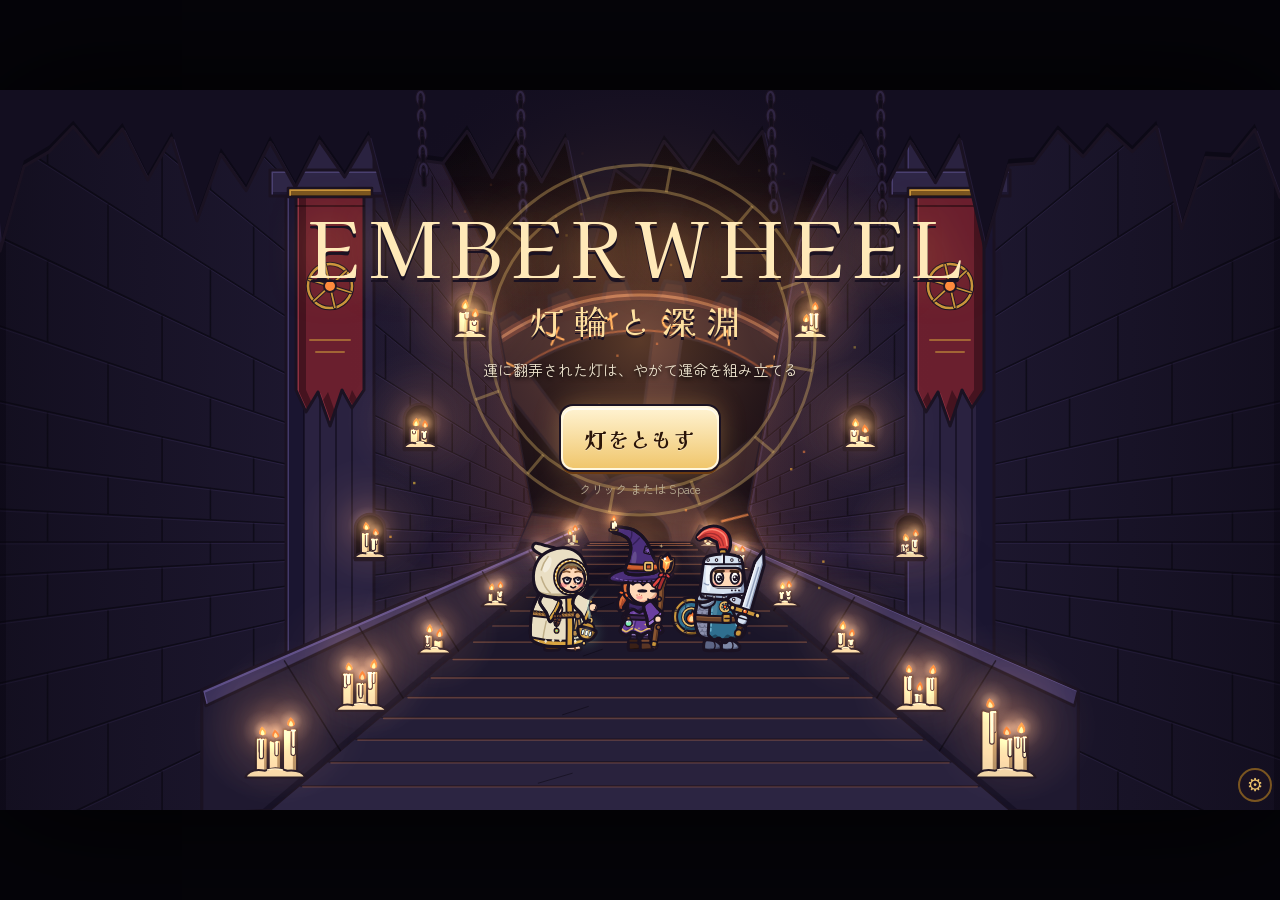
==== index.html @ 89b29f16 "Initial commit: EMBERWHEEL vertical slice Co-Authored-By: Claude Opus 5.5 <noreply@anthropic.com>" ====
<!DOCTYPE html>
<html lang="ja">
<head>
  <meta charset="utf-8">
  <meta name="viewport" content="width=device-width, initial-scale=1">
  <title>EMBERWHEEL ― 灯輪と深淵</title>
  <link rel="preconnect" href="https://fonts.googleapis.com">
  <link rel="preconnect" href="https://fonts.gstatic.com" crossorigin>
  <link href="https://fonts.googleapis.com/css2?family=Kaisei+Decol:wght@700&family=Zen+Maru+Gothic:wght@500;700;900&display=swap" rel="stylesheet">
  <link rel="stylesheet" href="css/style.css">
</head>
<body>
  <div id="stage">
    <canvas id="game"></canvas>
    <div id="ui"></div>
  </div>

  <!-- core (pure logic) -->
  <script src="js/core/util.js"></script>
  <script src="js/core/data.js"></script>
  <script src="js/core/meta.js"></script>
  <script src="js/core/engine.js"></script>
  <!-- art -->
  <script src="js/art/art_core.js"></script>
  <script src="js/art/heroes.js"></script>
  <script src="js/art/enemies_a.js"></script>
  <script src="js/art/enemies_b.js"></script>
  <script src="js/art/symbols.js"></script>
  <script src="js/art/device.js"></script>
  <script src="js/art/props.js"></script>
  <script src="js/art/backgrounds.js"></script>
  <!-- audio -->
  <script src="js/audio/audio.js"></script>
  <!-- game -->
  <script src="js/game/fx.js"></script>
  <script src="js/game/scene.js"></script>
  <script src="js/game/reels.js"></script>
  <script src="js/game/ui.js"></script>
  <script src="js/game/director.js"></script>
  <script src="js/game/screens.js"></script>
  <script src="js/game/main.js"></script>
</body>
</html>
---- css/style.css ----
/* EMBERWHEEL — UI styles. "Black stone slabs with brass rims, lit by candlelight; a toy paper theater." */
:root {
  --ink: #1a1222;
  --void: #0d0b16;
  --dark1: #17142a;
  --dark2: #231f3d;
  --stone: #3a3460;
  --candle: #ffe1a0;
  --candle-mid: #ffc15e;
  --candle-deep: #ff8a3d;
  --brass: #c9953b;
  --brass-light: #e8bf6a;
  --brass-dark: #7a5520;
  --bone: #efe5cf;
  --bone-dim: #b9ad95;
  --blood: #ff4f5e;
  --heal: #7df0b4;
  --ward: #6fd3ff;
  --flame: #ff8a3d;
  --gold: #ffd257;
  --curse: #c58bff;
  --valor: #ff6a5a;
  --hearth: #4fe0a8;
  --weave: #c58bff;
  --font: "Zen Maru Gothic", "Yu Gothic UI", "Hiragino Maru Gothic ProN", "Meiryo", sans-serif;
  --font-title: "Kaisei Decol", "Yu Mincho", "Hiragino Mincho ProN", serif;
}

* { box-sizing: border-box; }
html, body {
  margin: 0; padding: 0; width: 100%; height: 100%;
  background: #050409; overflow: hidden;
  font-family: var(--font);
  color: var(--bone);
  user-select: none;
}
#stage {
  position: absolute; left: 0; top: 0;
  width: 1280px; height: 720px;
  transform-origin: 0 0;
  overflow: hidden;
  background: var(--void);
  box-shadow: 0 0 120px rgba(0,0,0,0.95);
}
#game { position: absolute; left: 0; top: 0; width: 1280px; height: 720px; display: block; }
#ui { position: absolute; left: 0; top: 0; width: 1280px; height: 720px; pointer-events: none; font-family: var(--font); }
#ui > * { pointer-events: auto; }
#ui .passthru, #ui .passthru * { pointer-events: none; }
kbd {
  display: inline-block; font-family: var(--font); font-size: 11px; line-height: 1; padding: 2px 5px 3px; margin-left: 4px;
  border: 1px solid rgba(232,191,106,0.6); border-bottom-width: 2px; border-radius: 5px; color: var(--candle); vertical-align: 2px;
}
small { font-size: 0.78em; opacity: 0.85; }
.glyph { display: inline-block; vertical-align: middle; }

/* ---------------------------------------------------------------- buttons */
.btn {
  font-family: var(--font); font-weight: 700; font-size: 16px; color: var(--bone);
  background: linear-gradient(#2e2540, #1c1628);
  border: 2px solid var(--brass-dark); border-radius: 12px;
  padding: 9px 16px; cursor: pointer; position: relative;
  box-shadow: inset 0 1px 0 rgba(255,225,160,0.18), 0 3px 0 #0b0812, 0 6px 14px rgba(0,0,0,0.5);
  transition: transform 0.08s, box-shadow 0.08s, border-color 0.15s, filter 0.15s;
}
.btn:hover:not([disabled]) { border-color: var(--brass-light); filter: brightness(1.15); }
.btn:active:not([disabled]) { transform: translateY(2px); box-shadow: inset 0 1px 0 rgba(255,225,160,0.18), 0 1px 0 #0b0812; }
.btn[disabled] { opacity: 0.38; cursor: default; filter: saturate(0.4); }
.btn.primary {
  background: linear-gradient(#ffcf6b, #e08a2c); color: #2a1408; border-color: #fff0c8;
  text-shadow: 0 1px 0 rgba(255,255,255,0.35);
  box-shadow: inset 0 2px 0 rgba(255,255,255,0.5), 0 3px 0 #6b3a10, 0 0 24px rgba(255,170,80,0.35);
}
.btn.primary kbd { color: #4a2a10; border-color: rgba(74,42,16,0.5); }
.btn.primary.resolve { background: linear-gradient(#ffe9a8, #ffb347); animation: pulse 1.4s ease-in-out infinite; }
@keyframes pulse { 50% { box-shadow: inset 0 2px 0 rgba(255,255,255,0.5), 0 3px 0 #6b3a10, 0 0 40px rgba(255,200,100,0.7); } }
.btn.big { font-size: 22px; padding: 14px 22px; font-family: var(--font-title); }
.btn.big small { display: block; font-family: var(--font); font-size: 12px; margin-top: 2px; }
.btn.secondary { border-color: var(--brass); }
.btn.secondary small { margin-left: 6px; color: var(--candle); }
.btn.mini { font-size: 13px; padding: 6px 10px; border-radius: 9px; }
.btn.mini.on, .btn.on { border-color: var(--weave); box-shadow: 0 0 16px rgba(197,139,255,0.6); }
.btn.danger { border-color: #8a2b35; color: #ffb0b8; }
.gear-btn {
  position: absolute; right: 8px; bottom: 8px; width: 34px; height: 34px; border-radius: 50%;
  background: rgba(26,18,34,0.85); color: var(--brass-light); border: 2px solid var(--brass-dark); font-size: 18px; cursor: pointer;
}
.gear-btn:hover { border-color: var(--brass-light); }

/* ---------------------------------------------------------------- panels & plaques */
.panel {
  position: absolute;
  background: linear-gradient(180deg, rgba(32,25,46,0.96), rgba(18,14,27,0.96));
  border: 2px solid var(--brass-dark); border-radius: 14px;
  box-shadow: inset 0 0 0 1px rgba(232,191,106,0.15), 0 8px 24px rgba(0,0,0,0.55);
  padding: 12px 14px;
}
.panel .ph { font-family: var(--font-title); font-size: 18px; color: var(--candle); margin-bottom: 6px; letter-spacing: 0.06em; }
.muted { color: var(--bone-dim); font-size: 13px; }
.plaque {
  position: absolute; display: flex; align-items: center; gap: 8px;
  background: linear-gradient(#2a1f33, #17111f); border: 2px solid var(--brass); border-radius: 10px;
  padding: 4px 12px; box-shadow: 0 4px 10px rgba(0,0,0,0.6), inset 0 1px 0 rgba(255,225,160,0.2);
}

/* ---------------------------------------------------------------- run HUD */
.run-top { position: absolute; left: 0; top: 0; width: 1280px; height: 60px; }
.plaque.floor { left: 36px; top: 8px; }
.plaque.floor .b { font-family: var(--font-title); font-size: 26px; color: var(--candle); line-height: 1; }
.plaque.floor .z { font-size: 13px; color: var(--bone); }
.plaque.embers { right: 40px; top: 8px; }
.plaque.embers .n { font-family: var(--font); font-weight: 900; font-size: 24px; color: var(--gold); min-width: 30px; text-align: right; }
.plaque.embers .lbl { font-size: 11px; color: var(--bone-dim); }
.depth { position: absolute; left: 430px; top: 18px; width: 420px; display: flex; align-items: center; gap: 7px; justify-content: center; }
.depth .bead { width: 12px; height: 12px; border-radius: 50%; background: #2a2236; border: 2px solid #5a4a6a; position: relative; }
.depth .bead.elite { width: 16px; height: 16px; border-color: #a0703a; }
.depth .bead.boss { width: 20px; height: 20px; border-color: #b06aff; background: #1a0f26; }
.depth .bead.done { background: var(--brass); border-color: var(--brass-light); }
.depth .bead.cur { background: var(--candle); border-color: #fff; box-shadow: 0 0 12px var(--candle-mid); }
.depth .bead.best::after { content: '▼'; position: absolute; top: -15px; left: 50%; transform: translateX(-50%); font-size: 9px; color: var(--gold); }
.depth .bead.last::before { content: '前'; position: absolute; top: 15px; left: 50%; transform: translateX(-50%); font-size: 9px; color: var(--bone-dim); }
.depth .depth-lbl { font-size: 11px; color: var(--bone-dim); margin-left: 8px; }
.relics { position: absolute; left: 36px; top: 62px; display: flex; gap: 6px; }
.relic {
  width: 30px; height: 30px; border-radius: 8px; display: flex; align-items: center; justify-content: center;
  font-family: var(--font-title); font-size: 17px; color: var(--candle);
  background: radial-gradient(circle at 40% 35%, #4a3550, #1a1222); border: 2px solid var(--brass); box-shadow: 0 0 10px rgba(255,190,100,0.25);
}

.run-left { left: 14px; top: 456px; width: 322px; height: 254px; overflow: hidden; }
.run-left .tip { font-size: 13px; color: var(--bone); line-height: 1.55; }
.run-left .tip2 { font-size: 13px; color: var(--bone-dim); margin-top: 8px; }
.run-left .cta { margin-top: 14px; font-size: 14px; color: var(--candle); }
.fc-rows { display: flex; flex-direction: column; gap: 3px; }
.fc-row { display: flex; align-items: center; gap: 6px; font-size: 14px; }
.fc-row .fc-n { color: var(--bone-dim); width: 26px; }
.fc-row .fc-v { font-size: 20px; font-weight: 900; min-width: 36px; }
.fc-row.dmg .fc-v { color: #ffe4c4; }
.fc-row.blk .fc-v { color: var(--ward); }
.fc-row.heal .fc-v { color: var(--heal); }
.fc-row.em .fc-v { color: var(--gold); }
.fc-row.self .fc-v { color: #d6a8ff; }
.fc-note { color: var(--bone-dim); font-size: 12px; }
.fc-combo { margin-top: 5px; font-family: var(--font-title); color: var(--gold); font-size: 17px; text-shadow: 0 0 10px rgba(255,200,90,0.7); }
.fc-mult { font-size: 12px; color: var(--candle-mid); }
.fc-out { margin-top: 6px; font-size: 14px; }
.fc-out b { font-size: 17px; }
.fc-out .kill { color: var(--gold); font-size: 18px; text-shadow: 0 0 10px rgba(255,200,90,0.8); }
.fc-out .seal { color: var(--weave); font-weight: 700; }
.fc-in { font-size: 13px; color: var(--bone-dim); margin-top: 2px; }
.fc-in .hurt { color: #ff8a96; }
.fc-in .safe { color: var(--ward); }
.fc-odds { margin-top: 6px; font-size: 13px; color: var(--candle); border-top: 1px dashed rgba(232,191,106,0.3); padding-top: 5px; }
.fc-odds small { color: var(--bone-dim); }
.fc-mode { margin-top: 6px; font-size: 13px; color: var(--weave); font-weight: 700; }

.run-right { position: absolute; left: 1040px; top: 462px; width: 226px; display: flex; flex-direction: column; gap: 10px; }
.run-right .btn.big { width: 100%; }
.run-right .btn.secondary { width: 100%; }
.btn-row { display: flex; gap: 8px; }
.btn-row .btn { flex: 1; }
.help-line { font-size: 12px; color: var(--bone-dim); line-height: 1.5; min-height: 18px; }

.hint-bubble {
  position: absolute; display: none; max-width: 340px; padding: 10px 14px; border-radius: 12px; font-size: 15px; line-height: 1.5;
  background: rgba(255,240,205,0.97); color: #2a1a10; border: 2px solid var(--brass-light); box-shadow: 0 6px 20px rgba(0,0,0,0.6);
  animation: bob 1.4s ease-in-out infinite; z-index: 30;
}
.hint-bubble b { color: #8a3a10; }
.hint-bubble kbd { color: #6b3a10; border-color: rgba(107,58,16,0.5); }
@keyframes bob { 50% { transform: translateY(-4px); } }

.tooltip {
  position: absolute; display: none; z-index: 100; max-width: 300px; pointer-events: none;
  background: rgba(20,15,28,0.97); border: 1px solid var(--brass); border-radius: 10px; padding: 8px 11px;
  font-family: var(--font); font-size: 13px; line-height: 1.5; color: var(--bone); box-shadow: 0 6px 18px rgba(0,0,0,0.6);
}
.tooltip b { color: var(--candle); }
.symname { font-weight: 900; }

/* ---------------------------------------------------------------- modals */
.modal-layer { position: absolute; left: 0; top: 0; width: 1280px; height: 720px; display: none; pointer-events: none !important; }
.modal-layer.show { display: block; }
.modal-layer.show > * { pointer-events: auto; }
.crossroads {
  position: absolute; left: 60px; top: 56px; width: 1160px; height: 384px; display: flex; gap: 18px; padding: 14px 18px;
  background: rgba(14,10,22,0.93); border: 2px solid var(--brass); border-radius: 18px; box-shadow: 0 10px 40px rgba(0,0,0,0.7);
  animation: dropin 0.28s cubic-bezier(.2,1.3,.4,1);
}
@keyframes dropin { from { transform: translateY(-30px); opacity: 0; } to { transform: none; opacity: 1; } }
.cr-title { position: absolute; top: -18px; left: 50%; transform: translateX(-50%); background: #1c1428; border: 2px solid var(--brass); border-radius: 10px; padding: 4px 18px; font-family: var(--font-title); font-size: 18px; color: var(--candle); white-space: nowrap; }
.cr-sub { font-size: 14px; color: var(--bone-dim); margin: 6px 0 8px; min-height: 18px; }
.cr-cards { flex: 1; display: flex; flex-direction: column; }
.cr-cards.nudge { animation: shakex 0.35s; }
@keyframes shakex { 25% { transform: translateX(-8px); } 75% { transform: translateX(8px); } }
.cr-row { display: flex; gap: 12px; }
.card {
  width: 214px; height: 270px; border-radius: 14px; padding: 10px 12px; cursor: pointer; position: relative;
  background: linear-gradient(180deg, #2b2238, #1a1424); border: 2px solid #5a4632;
  display: flex; flex-direction: column; align-items: center; gap: 6px; transition: transform 0.12s, border-color 0.12s, box-shadow 0.12s;
}
.card:hover { transform: translateY(-4px); border-color: var(--brass-light); }
.card.picked { border-color: var(--gold); box-shadow: 0 0 0 2px var(--gold), 0 0 26px rgba(255,200,90,0.55); transform: translateY(-6px); }
.card.relic-card { background: linear-gradient(180deg, #33243c, #1e1426); }
.card-tag { align-self: flex-start; font-size: 12px; color: #1a1222; background: var(--brass-light); border-radius: 6px; padding: 1px 8px; font-weight: 700; }
.relic-card .card-tag { background: var(--weave); }
.card-art { height: 70px; display: flex; align-items: center; justify-content: center; gap: 4px; }
.card-art .arrow { font-size: 22px; color: var(--candle); }
.card-art.remove { position: relative; }
.card-art.remove::after { content: ''; position: absolute; width: 64px; height: 4px; background: #ff6a6a; transform: rotate(-30deg); border-radius: 2px; box-shadow: 0 0 6px #ff6a6a; }
.relic-glyph { font-family: var(--font-title); font-size: 46px; color: var(--candle); text-shadow: 0 0 18px rgba(255,190,100,0.7); }
.card-title { font-size: 15px; font-weight: 700; text-align: center; line-height: 1.35; }
.card-body { font-size: 13px; color: var(--bone-dim); text-align: center; line-height: 1.4; }
.card-odds { margin-top: auto; font-size: 12px; color: var(--bone-dim); text-align: center; line-height: 1.6; border-top: 1px dashed rgba(232,191,106,0.25); padding-top: 4px; width: 100%; }
.card-odds b { color: var(--candle); }
.cr-skip { margin-top: 8px; font-size: 12px; color: var(--bone-dim); cursor: pointer; align-self: flex-start; padding: 3px 8px; border-radius: 6px; border: 1px dashed transparent; }
.cr-skip:hover, .cr-skip.on { border-color: var(--bone-dim); color: var(--bone); }
.cr-doors { width: 430px; display: flex; flex-direction: column; opacity: 0.55; transition: opacity 0.2s; }
.cr-doors.ready { opacity: 1; }
.door-row { display: flex; gap: 10px; justify-content: center; }
.door { width: 132px; display: flex; flex-direction: column; align-items: center; cursor: pointer; padding-top: 4px; border-radius: 12px; transition: transform 0.12s; }
.door:hover { transform: translateY(-4px); }
.cr-doors.ready .door:hover { background: rgba(255,200,120,0.06); }
.door-name { font-family: var(--font-title); font-size: 17px; color: var(--candle); margin-top: 2px; }
.door-sub { font-size: 12px; color: var(--bone-dim); }

.event-box {
  position: absolute; left: 340px; top: 70px; width: 600px; padding: 22px 26px; text-align: center;
  background: rgba(14,10,22,0.95); border: 2px solid var(--brass); border-radius: 18px; box-shadow: 0 10px 40px rgba(0,0,0,0.7);
  animation: dropin 0.28s cubic-bezier(.2,1.3,.4,1);
}
.event-glyph { font-family: var(--font-title); font-size: 52px; color: var(--candle); text-shadow: 0 0 22px rgba(255,180,90,0.8); line-height: 1; }
.event-name { font-family: var(--font-title); font-size: 26px; margin: 6px 0; color: var(--candle); }
.event-text { font-size: 15px; color: var(--bone); margin-bottom: 14px; }
.event-opts { display: flex; flex-direction: column; gap: 8px; }
.btn.event-opt { text-align: left; font-size: 16px; }
.btn.event-opt small { display: block; font-weight: 500; color: var(--bone-dim); margin-top: 2px; }

.chisel-box {
  position: absolute; left: 160px; top: 56px; width: 960px; padding: 22px 20px 14px; text-align: center;
  background: rgba(14,10,22,0.96); border: 2px solid var(--brass); border-radius: 18px; box-shadow: 0 10px 40px rgba(0,0,0,0.7);
}
.chisel-cols { display: flex; gap: 18px; justify-content: center; margin: 8px 0 12px; }
.chisel-col { width: 290px; }
.chisel-head { font-family: var(--font-title); color: var(--candle); font-size: 17px; margin-bottom: 6px; }
.chisel-head small { margin-left: 8px; color: var(--bone-dim); font-family: var(--font); }
.chisel-grid { display: flex; flex-wrap: wrap; gap: 5px; justify-content: center; }
.chisel-cell { width: 50px; height: 50px; border-radius: 10px; background: #e8dcc0; display: flex; align-items: center; justify-content: center; cursor: pointer; border: 2px solid #5a4632; transition: transform 0.1s; }
.chisel-cell:hover { transform: scale(1.08); border-color: #ff6a6a; box-shadow: 0 0 12px rgba(255,100,100,0.6); }
.chisel-cell.off { opacity: 0.4; cursor: not-allowed; }

/* ---------------------------------------------------------------- end of run (printed on the curtain) */
.modal-layer.end { background: transparent; }
.end-box {
  position: absolute; left: 240px; top: 40px; width: 800px; text-align: center; animation: fadein 0.6s;
}
@keyframes fadein { from { opacity: 0; transform: translateY(10px); } to { opacity: 1; transform: none; } }
.end-title { font-family: var(--font-title); font-size: 46px; color: var(--candle); text-shadow: 0 3px 0 #1a1222, 0 0 30px rgba(255,170,80,0.4); }
.end-title.win { color: #fff1c0; }
.end-sub { font-size: 16px; color: var(--bone); margin-top: 4px; }
.killer { margin: 12px auto 0; width: 520px; }
.k-name { font-family: var(--font-title); font-size: 20px; color: var(--bone); }
.k-bar { position: relative; height: 18px; border-radius: 9px; background: #2a1520; border: 2px solid #1a1222; margin-top: 4px; overflow: visible; }
.k-fill { height: 100%; border-radius: 7px; background: linear-gradient(#ff6a78, #c8304a); }
.k-ghost { position: absolute; top: -6px; bottom: -6px; width: 2px; background: var(--gold); box-shadow: 0 0 6px var(--gold); }
.k-left { font-size: 14px; color: var(--bone-dim); margin-top: 4px; }
.k-left b { color: var(--bone); font-size: 17px; }
.k-left .close { color: var(--gold); font-size: 16px; }
.records { display: flex; gap: 8px; justify-content: center; margin-top: 12px; flex-wrap: wrap; }
.chip { font-size: 13px; padding: 3px 10px; border-radius: 999px; border: 1px solid rgba(232,191,106,0.5); color: var(--bone); background: rgba(20,12,24,0.6); }
.chip.new { background: var(--gold); color: #2a1408; font-weight: 900; border-color: #fff0c8; }
.chip.up { border-color: var(--heal); color: var(--heal); }
.end-embers { margin: 14px auto 0; width: 520px; padding: 10px 14px; border-radius: 14px; background: rgba(20,12,24,0.7); border: 1px solid rgba(232,191,106,0.4); }
.em-big { display: flex; align-items: center; justify-content: center; gap: 10px; font-size: 16px; }
.em-big b { font-size: 34px; color: var(--gold); font-weight: 900; min-width: 80px; text-align: left; }
.em-break { display: flex; gap: 10px; justify-content: center; font-size: 12px; color: var(--bone-dim); flex-wrap: wrap; }
.em-total { font-size: 13px; color: var(--bone); margin-top: 4px; }
.em-total b { color: var(--gold); font-size: 16px; }
.whisper { margin: 14px auto 0; width: 600px; padding: 12px 16px; border-radius: 14px; background: rgba(30,18,44,0.85); border: 1px solid var(--weave); box-shadow: 0 0 24px rgba(160,100,255,0.25); }
.w-label { font-size: 12px; color: var(--weave); letter-spacing: 0.2em; }
.w-text { font-size: 17px; margin: 4px 0 10px; color: #f3e8ff; }
.w-text b { color: var(--gold); font-size: 20px; }
.w-node { display: flex; align-items: center; gap: 12px; text-align: left; background: rgba(10,8,16,0.6); border-radius: 10px; padding: 8px 12px; }
.w-node-body { flex: 1; display: flex; flex-direction: column; }
.w-node-body b { font-family: var(--font-title); color: var(--candle); font-size: 18px; }
.w-node-body span { font-size: 13px; color: var(--bone); }
.w-cost { font-weight: 900; color: var(--bone-dim); text-align: right; }
.w-cost.ok { color: var(--gold); }
.w-cost small { display: block; font-weight: 500; }
.end-btns { display: flex; gap: 12px; justify-content: center; align-items: center; margin-top: 16px; }

/* ---------------------------------------------------------------- camp */
.camp-top { position: absolute; left: 0; top: 0; width: 1280px; height: 70px; }
.plaque.embers-big { left: 24px; top: 14px; padding: 6px 16px; }
.plaque.embers-big .n { font-weight: 900; font-size: 32px; color: var(--gold); }
.plaque.embers-big .lbl { font-size: 12px; color: var(--bone-dim); }
.camp-title { position: absolute; left: 250px; top: 20px; text-align: left; font-family: var(--font-title); font-size: 26px; color: var(--candle); text-shadow: 0 2px 0 #1a1222; pointer-events: none; }
.camp-title small { font-family: var(--font); font-size: 13px; color: var(--bone-dim); margin-left: 8px; }
.camp-left { left: 18px; top: 92px; width: 210px; }
.rec { display: flex; justify-content: space-between; font-size: 14px; padding: 3px 0; border-bottom: 1px dashed rgba(232,191,106,0.15); }
.rec span { color: var(--bone-dim); }
.goal { margin-top: 12px; font-size: 13px; line-height: 1.6; color: var(--bone); }
.goal .em { color: var(--gold); font-size: 17px; }
.camp-right { right: 18px; top: 92px; width: 300px; min-height: 230px; }
.node-head { display: flex; gap: 12px; align-items: center; margin-bottom: 8px; }
.node-glyph { width: 52px; height: 52px; border-radius: 50%; border: 3px solid var(--gold); display: flex; align-items: center; justify-content: center; font-family: var(--font-title); font-size: 28px; background: #1a1222; flex-shrink: 0; }
.node-glyph.sm { width: 42px; height: 42px; font-size: 22px; color: var(--candle); border-color: var(--brass-light); }
.node-name { font-family: var(--font-title); font-size: 22px; color: var(--candle); }
.node-tag { font-size: 12px; font-weight: 700; }
.node-desc { font-size: 14px; line-height: 1.65; color: var(--bone); }
.node-next { margin-top: 8px; font-size: 13px; color: var(--heal); line-height: 1.5; }
.node-cost { display: flex; justify-content: space-between; align-items: center; margin: 12px 0 10px; font-size: 13px; color: var(--bone-dim); }
.node-cost b { font-size: 24px; }
.node-cost b.ok { color: var(--gold); }
.node-cost b.ng { color: #a08a9a; }
.camp-right .btn.primary { width: 100%; font-size: 18px; }
.owned { margin-top: 10px; color: var(--gold); font-weight: 700; }
.camp-descend { position: absolute; right: 18px; bottom: 54px; width: 300px; display: flex; flex-direction: column; gap: 8px; }
.camp-descend .btn { width: 100%; }

/* ---------------------------------------------------------------- title */
.title-box { position: absolute; left: 0; right: 0; top: 100px; text-align: center; pointer-events: auto; }
.title-en { font-family: var(--font-title); font-size: 76px; letter-spacing: 0.12em; color: #ffe9b8; text-shadow: 0 4px 0 #1a1222, 0 0 40px rgba(255,170,80,0.6); }
.title-jp { font-family: var(--font-title); font-size: 34px; color: var(--candle); margin-top: -4px; text-shadow: 0 3px 0 #1a1222; letter-spacing: 0.3em; }
.title-sub { font-size: 15px; color: var(--bone); margin: 14px 0 26px; text-shadow: 0 2px 4px #000; }
.title-hint { font-size: 12px; color: var(--bone-dim); margin-top: 10px; }

/* ---------------------------------------------------------------- settings */
.settings { position: absolute; inset: 0; background: rgba(5,3,10,0.6); z-index: 200; display: flex; align-items: center; justify-content: center; }
.settings-box { width: 380px; padding: 18px 22px; background: #1a1424; border: 2px solid var(--brass); border-radius: 16px; display: flex; flex-direction: column; gap: 10px; }
.set-row { display: flex; align-items: center; justify-content: space-between; gap: 10px; font-size: 14px; }
.set-row input[type=range] { width: 180px; accent-color: var(--brass-light); }
.speed-btns { display: flex; gap: 6px; }
.set-note { font-size: 12px; color: var(--bone-dim); }
.win-grid { display: flex; gap: 10px; justify-content: center; margin: 16px auto 0; }
.win-cell { width: 140px; padding: 8px 6px; border-radius: 12px; background: rgba(20,12,24,0.7); border: 1px solid rgba(232,191,106,0.45); display: flex; flex-direction: column; gap: 2px; }
.win-cell span { font-size: 12px; color: var(--bone-dim); }
.win-cell b { font-size: 22px; color: var(--gold); font-weight: 900; }
.win-note { margin-top: 14px; font-size: 15px; line-height: 1.7; color: var(--bone); }

.plaque.embers.bump { animation: bump 0.25s ease-out; }
@keyframes bump { 40% { transform: scale(1.12); box-shadow: 0 0 24px rgba(255,200,90,0.8), 0 4px 10px rgba(0,0,0,0.6); } }
.wanted { margin-top: 10px; display: flex; align-items: center; gap: 4px; flex-wrap: wrap; font-size: 13px; padding: 6px 8px; border-radius: 10px; background: rgba(255,214,120,0.08); border: 1px solid rgba(232,191,106,0.35); }
.wanted .w-lbl { font-weight: 900; color: var(--gold); margin-right: 4px; }
.wanted.avoid { background: rgba(197,139,255,0.10); border-color: rgba(197,139,255,0.5); }
.wanted.avoid .w-lbl { color: var(--weave); }
.wanted .w-txt { color: var(--bone); }
.goal-bar { position: absolute; right: 40px; top: 58px; display: flex; align-items: center; gap: 6px; font-size: 12px; padding: 3px 10px; border-radius: 8px; background: rgba(20,14,28,0.82); border: 1px solid rgba(232,191,106,0.45); }
.goal-bar .g-lbl { color: var(--bone-dim); }
.goal-bar b { color: var(--candle); }
.goal-bar .g-bar { width: 70px; height: 6px; border-radius: 3px; background: #2a2236; overflow: hidden; display: inline-block; }
.goal-bar .g-bar i { display: block; height: 100%; background: linear-gradient(90deg, var(--brass), var(--gold)); }
.goal-bar .g-num { color: var(--bone); font-weight: 700; }
.goal-bar.ready { border-color: var(--gold); box-shadow: 0 0 14px rgba(255,200,90,0.5); }
.goal-bar.ready .g-num { color: var(--gold); }

/* ================================================================ visual pass 2 (theater plaques) */
.panel {
  background: #211829;
  border: 2px solid #c9953b;
  box-shadow: 0 0 0 2px #1a1222, inset 0 0 0 1px #7a5520, 0 10px 24px rgba(0,0,0,0.55);
}
.btn {
  background: #2a2034;
  border: 2px solid #c9953b;
  box-shadow: 0 0 0 2px #1a1222, inset 0 1px 0 rgba(255,225,160,0.25), inset 0 0 0 1px #7a5520, 0 4px 0 #0b0812;
}
.btn:hover:not([disabled]) { border-color: #ffe1a0; filter: brightness(1.12); }
.btn.primary {
  background: linear-gradient(#fff3d2, #f0c66c);
  color: #2a1408; border-color: #fff7dd;
  box-shadow: 0 0 0 2px #1a1222, inset 0 2px 0 rgba(255,255,255,0.7), 0 4px 0 #6b3a10, 0 0 26px rgba(255,190,100,0.35);
}
.btn.primary.resolve { background: linear-gradient(#fff8e2, #ffd77a); }
.fc-v, .plaque .n, .em-big b, .node-cost b, .win-cell b, .plaque.embers-big .n, .end-title {
  text-shadow: -2px -2px 0 #1a1222, 2px -2px 0 #1a1222, -2px 2px 0 #1a1222, 2px 2px 0 #1a1222, 0 2px 0 #1a1222, 0 -2px 0 #1a1222, 2px 0 0 #1a1222, -2px 0 0 #1a1222;
}
.run-left { top: auto; bottom: 10px; height: auto; min-height: 236px; max-height: 300px; }
.fc-rows { gap: 1px; }
.help-line { font-size: 13px; line-height: 1.55; }
.help-line .odds { color: var(--candle); }
.help-line .odds b { color: var(--gold); font-size: 15px; }
.help-line .mode { color: var(--weave); }
kbd { font-size: 12px; }
.card-odds, .cr-sub small, .w-label, .depth .depth-lbl { font-size: 13px; }
.cr-skip { font-size: 13px; color: var(--bone); border: 1px solid rgba(232,191,106,0.5); background: #2a2034; border-radius: 9px; padding: 5px 12px; }
.cr-skip:hover, .cr-skip.on { border-color: var(--gold); color: var(--candle); }
.modal-layer.show:not(.end) { background: rgba(8,6,14,0.42); }
.depth { top: 54px; left: 440px; width: 400px; padding: 5px 10px; background: rgba(13,11,22,0.82); border: 1px solid rgba(201,149,59,0.7); border-radius: 12px; }
.depth .bead.best::after { font-size: 11px; top: -16px; }
.depth .bead.last::before { font-size: 11px; top: 16px; }
.depth .bead.boss { border-radius: 4px; transform: rotate(45deg); }
.hint-bubble.arrow-down::after { content: ''; position: absolute; left: 50%; bottom: -12px; transform: translateX(-50%); border: 10px solid transparent; border-top-color: var(--brass-light); border-bottom: 0; }
.run-summary { font-size: 13px; line-height: 1.6; }
.run-summary .strip { display: flex; align-items: center; gap: 2px; flex-wrap: wrap; margin: 2px 0; }
.run-summary .strip .rl { color: var(--bone-dim); width: 46px; }
.run-summary .strip .cnt { color: var(--bone); margin-right: 6px; font-weight: 700; }
.strip-picker { position: absolute; top: 300px; padding: 10px 12px 10px; border-radius: 14px; background: rgba(20,14,28,0.97); border: 2px solid var(--brass); box-shadow: 0 0 0 2px #1a1222, 0 10px 30px rgba(0,0,0,0.7); z-index: 40; display: flex; flex-direction: column; align-items: center; gap: 6px; }
.strip-picker .sp-title { font-size: 14px; color: var(--candle); font-weight: 700; }
.strip-picker .sp-title small { color: var(--bone-dim); margin-left: 6px; }
.strip-picker .sp-row { display: flex; gap: 4px; }
.strip-picker .sp-cell { width: 50px; height: 64px; border-radius: 10px; background: #e8dcc0; border: 2px solid #5a4632; display: flex; flex-direction: column; align-items: center; justify-content: center; cursor: pointer; transition: transform 0.1s; }
.strip-picker .sp-cell:hover { transform: translateY(-3px); border-color: var(--gold); box-shadow: 0 0 14px rgba(255,200,90,0.6); }
.strip-picker .sp-cell.cur { border-color: var(--gold); background: #fff2cf; cursor: default; }
.strip-picker .sp-cell.off { opacity: 0.38; cursor: not-allowed; }
.strip-picker .sp-cell.off:hover { transform: none; box-shadow: none; }
.strip-picker .sp-off { font-size: 11px; color: #3a2a1a; font-weight: 700; }
.door-sub.risk { color: #ff9a8a; font-size: 12px; }
.door-sub.risk b { color: var(--gold); }
.door-sub.calm { color: var(--heal); font-size: 12px; }
.chisel-cell.picked { border-color: #ff6a6a; box-shadow: 0 0 0 2px #ff6a6a, 0 0 16px rgba(255,100,100,0.6); transform: scale(1.08); }
.chisel-odds { min-height: 20px; font-size: 13px; color: var(--candle); margin: 2px 0 8px; }
.chisel-odds b { color: var(--gold); }
.chisel-box .btn-row { justify-content: center; gap: 12px; } .chisel-box .btn-row .btn { flex: 0 0 auto; min-width: 160px; }
.event-prop { display: block; margin: -6px auto 0; }
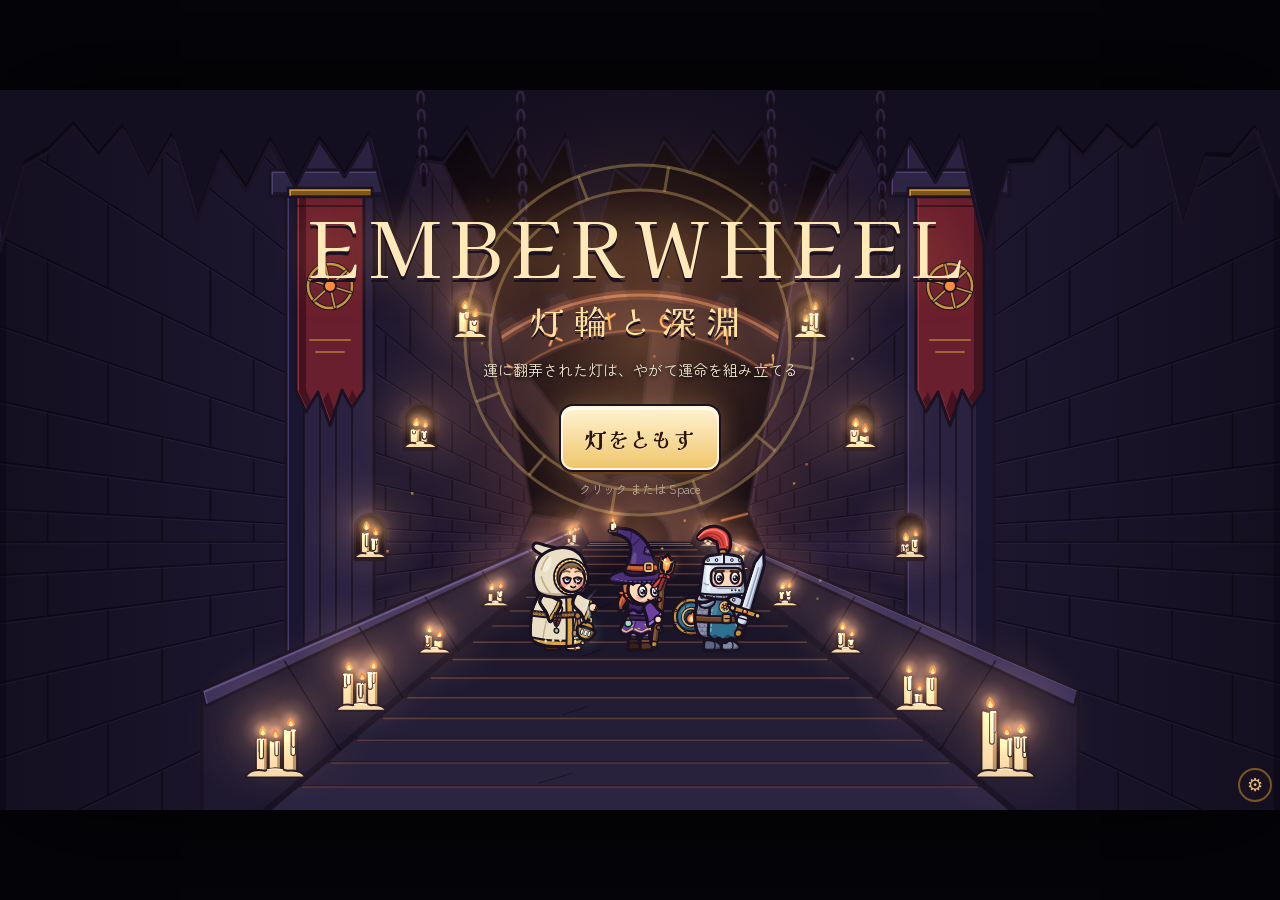
==== commit 25eac1db: "Stage 3a: 灰の底 (B13-B16) after the boss, 重ね殻 / 返し鏡 Expansion planning (docs/EXPANSION_BASELINE.md, EX" ====
--- a/index.html
+++ b/index.html
@@ -25,6 +25,7 @@
   <script src="js/art/heroes.js"></script>
   <script src="js/art/enemies_a.js"></script>
   <script src="js/art/enemies_b.js"></script>
+  <script src="js/art/enemies_c.js"></script>
   <script src="js/art/symbols.js"></script>
   <script src="js/art/device.js"></script>
   <script src="js/art/props.js"></script>
--- a/css/style.css
+++ b/css/style.css
@@ -330,6 +330,9 @@
 .set-row { display: flex; align-items: center; justify-content: space-between; gap: 10px; font-size: 14px; }
 .set-row input[type=range] { width: 180px; accent-color: var(--brass-light); }
 .speed-btns { display: flex; gap: 6px; }
+.set-row.stack { flex-direction: column; align-items: stretch; gap: 6px; }
+.set-row.stack .speed-btns { justify-content: flex-end; }
+.set-row.stack .speed-btns .btn { white-space: nowrap; }
 .set-note { font-size: 12px; color: var(--bone-dim); }
 .win-grid { display: flex; gap: 10px; justify-content: center; margin: 16px auto 0; }
 .win-cell { width: 140px; padding: 8px 6px; border-radius: 12px; background: rgba(20,12,24,0.7); border: 1px solid rgba(232,191,106,0.45); display: flex; flex-direction: column; gap: 2px; }
@@ -412,3 +415,20 @@
 .chisel-odds b { color: var(--gold); }
 .chisel-box .btn-row { justify-content: center; gap: 12px; } .chisel-box .btn-row .btn { flex: 0 0 auto; min-width: 160px; }
 .event-prop { display: block; margin: -6px auto 0; }
+
+/* ================================================================ 灰輪の台本 (script band) / 借り火 (borrowing) */
+.run-right:has(.script-row:not([style*="none"])) { gap: 7px; }
+.btn.mini.script { border-color: #b07a2c; background: #2b2228; }
+.btn.mini.script small { color: var(--candle); }
+.btn.mini.borrow { border-color: #a8414c; background: #2e1a22; color: #ffd4d4; }
+.btn.mini.borrow small { color: #ff9a8a; }
+.btn.mini.borrow.on { border-color: #ff6a5a; box-shadow: 0 0 16px rgba(255,90,70,0.6); }
+.script-row .btn { white-space: nowrap; padding-left: 6px; padding-right: 6px; }
+.fc-in .debt { color: #ff9a8a; }
+.fc-in .lethal { color: #ff5d6b; font-size: 15px; }
+.fc-pause { margin-top: 5px; font-size: 12.5px; color: var(--candle); border-top: 1px dashed rgba(232,191,106,0.3); padding-top: 4px; }
+.fc-in .back { color: var(--ward); }
+.run-right.dense { gap: 6px; }
+.run-right.dense .btn.big { padding: 9px 18px; font-size: 20px; }
+.run-right.dense .btn.secondary { padding-top: 6px; padding-bottom: 6px; }
+.run-right.dense .help-line { font-size: 12px; line-height: 1.4; }
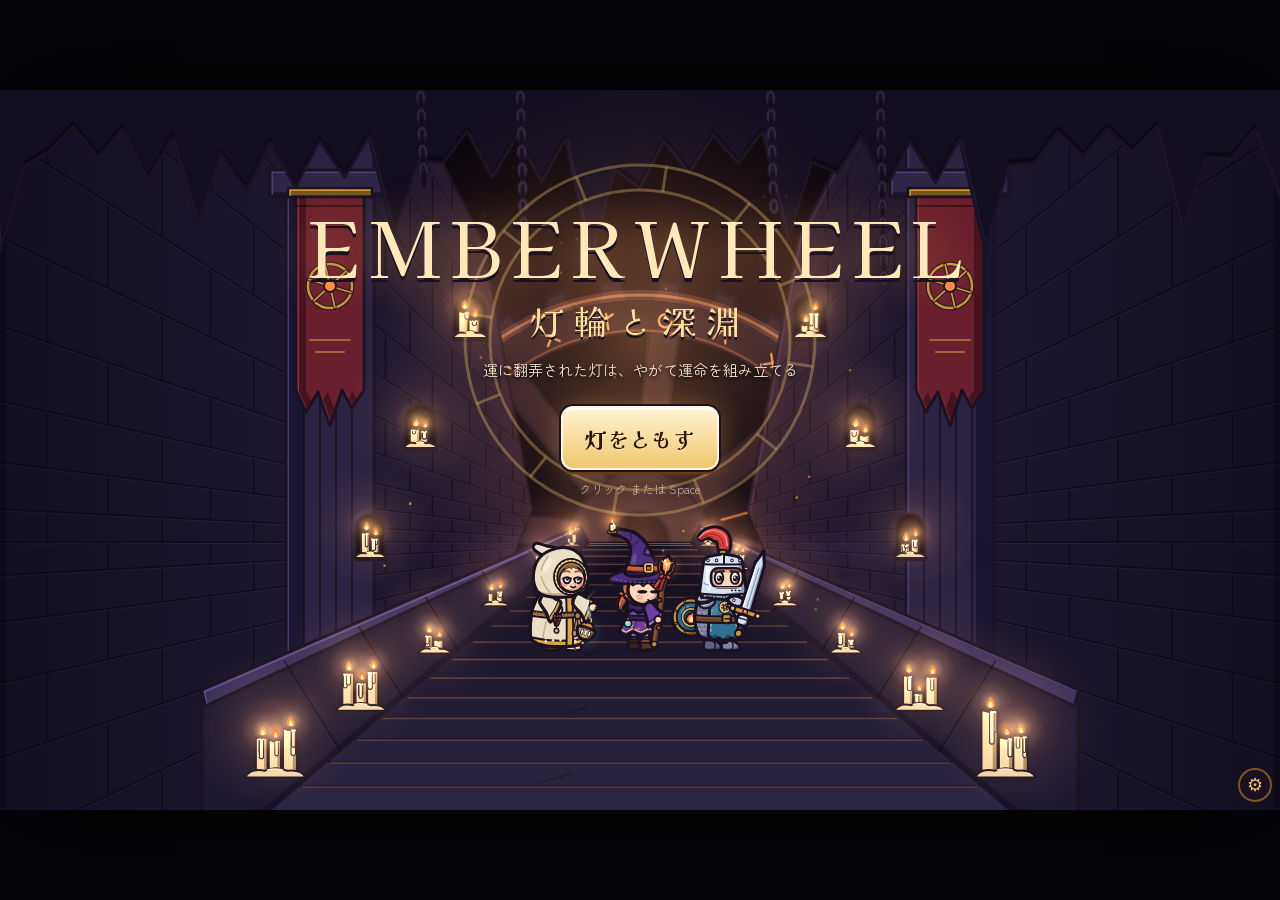
==== commit a5f48c04: "Archive: B17 stage 4b prototype (reel strings, 三本断ち, HP-1 hang) Kept as a record only. The user play" ====
--- a/index.html
+++ b/index.html
@@ -26,6 +26,7 @@
   <script src="js/art/enemies_a.js"></script>
   <script src="js/art/enemies_b.js"></script>
   <script src="js/art/enemies_c.js"></script>
+  <script src="js/art/enemies_d.js"></script>
   <script src="js/art/symbols.js"></script>
   <script src="js/art/device.js"></script>
   <script src="js/art/props.js"></script>
--- a/css/style.css
+++ b/css/style.css
@@ -81,7 +81,7 @@
 .btn.mini.on, .btn.on { border-color: var(--weave); box-shadow: 0 0 16px rgba(197,139,255,0.6); }
 .btn.danger { border-color: #8a2b35; color: #ffb0b8; }
 .gear-btn {
-  position: absolute; right: 8px; bottom: 8px; width: 34px; height: 34px; border-radius: 50%;
+  position: absolute; right: 8px; bottom: 8px; width: 34px; height: 34px; border-radius: 50%; z-index: 25;
   background: rgba(26,18,34,0.85); color: var(--brass-light); border: 2px solid var(--brass-dark); font-size: 18px; cursor: pointer;
 }
 .gear-btn:hover { border-color: var(--brass-light); }
@@ -178,7 +178,8 @@
 .symname { font-weight: 900; }
 
 /* ---------------------------------------------------------------- modals */
-.modal-layer { position: absolute; left: 0; top: 0; width: 1280px; height: 720px; display: none; pointer-events: none !important; }
+/* z-index: modals sit above the run HUD (relic icons, next-灯紋 bar) that is added to #ui after them (QA-002) */
+.modal-layer { position: absolute; left: 0; top: 0; width: 1280px; height: 720px; display: none; pointer-events: none !important; z-index: 20; }
 .modal-layer.show { display: block; }
 .modal-layer.show > * { pointer-events: auto; }
 .crossroads {
@@ -287,6 +288,7 @@
 .w-cost.ok { color: var(--gold); }
 .w-cost small { display: block; font-weight: 500; }
 .end-btns { display: flex; gap: 12px; justify-content: center; align-items: center; margin-top: 16px; }
+.end-btns .btn { white-space: nowrap; }
 
 /* ---------------------------------------------------------------- camp */
 .camp-top { position: absolute; left: 0; top: 0; width: 1280px; height: 70px; }
@@ -316,6 +318,12 @@
 .owned { margin-top: 10px; color: var(--gold); font-weight: 700; }
 .camp-descend { position: absolute; right: 18px; bottom: 54px; width: 300px; display: flex; flex-direction: column; gap: 8px; }
 .camp-descend .btn { width: 100%; }
+/* after the clear: 降下する, then the starts in a 2-column grid (room for a 4th), so the column fits under the 灯紋 detail */
+.camp-descend.post .btn.primary.big { padding: 10px 16px; font-size: 21px; }
+.camp-descend .sc-grid { display: grid; grid-template-columns: 1fr 1fr; gap: 8px; }
+.camp-descend .btn.sc { padding: 6px 6px; font-size: 15px; }
+.camp-descend .btn.sc small { display: block; margin: 1px 0 0; font-size: 11px; }
+.camp-descend .btn.sc.deep { border-color: #8a8aa0; }
 
 /* ---------------------------------------------------------------- title */
 .title-box { position: absolute; left: 0; right: 0; top: 100px; text-align: center; pointer-events: auto; }
@@ -426,8 +434,19 @@
 .script-row .btn { white-space: nowrap; padding-left: 6px; padding-right: 6px; }
 .fc-in .debt { color: #ff9a8a; }
 .fc-in .lethal { color: #ff5d6b; font-size: 15px; }
+/* 深淵の繰り手: the strings, 三本断ち, the hang */
+.fc-thread { color: #ffe1a0; }
+.fc-thread b { color: #ffd257; }
+.fc-thread b.three { color: #fff0b0; font-size: 15px; text-shadow: 0 0 10px rgba(255,200,90,0.8); }
+.fc-thread b.hung, .tip2 b.hung { color: #ffe68a; }
 .fc-pause { margin-top: 5px; font-size: 12.5px; color: var(--candle); border-top: 1px dashed rgba(232,191,106,0.3); padding-top: 4px; }
 .fc-in .back { color: var(--ward); }
+.fc-out small.when { font-size: 11px; color: var(--bone-dim); font-weight: 400; }
+.fc-in.fc-after { font-size: 12.5px; color: var(--bone-dim); }
+.fc-in.fc-after b { color: var(--bone); }
+.fc-in.fc-after b.kill { color: var(--gold); }
+.ph .fires-tag { white-space: nowrap; margin-left: 8px; padding: 1px 7px; border-radius: 7px; background: #ffd9a8; color: #1a1222; font-family: var(--font); font-size: 12px; font-weight: 900; letter-spacing: 0; vertical-align: 2px; }
+.ph .fires-tag small { margin-left: 5px; font-size: 10.5px; font-weight: 700; color: #5a3a20; }
 .run-right.dense { gap: 6px; }
 .run-right.dense .btn.big { padding: 9px 18px; font-size: 20px; }
 .run-right.dense .btn.secondary { padding-top: 6px; padding-bottom: 6px; }
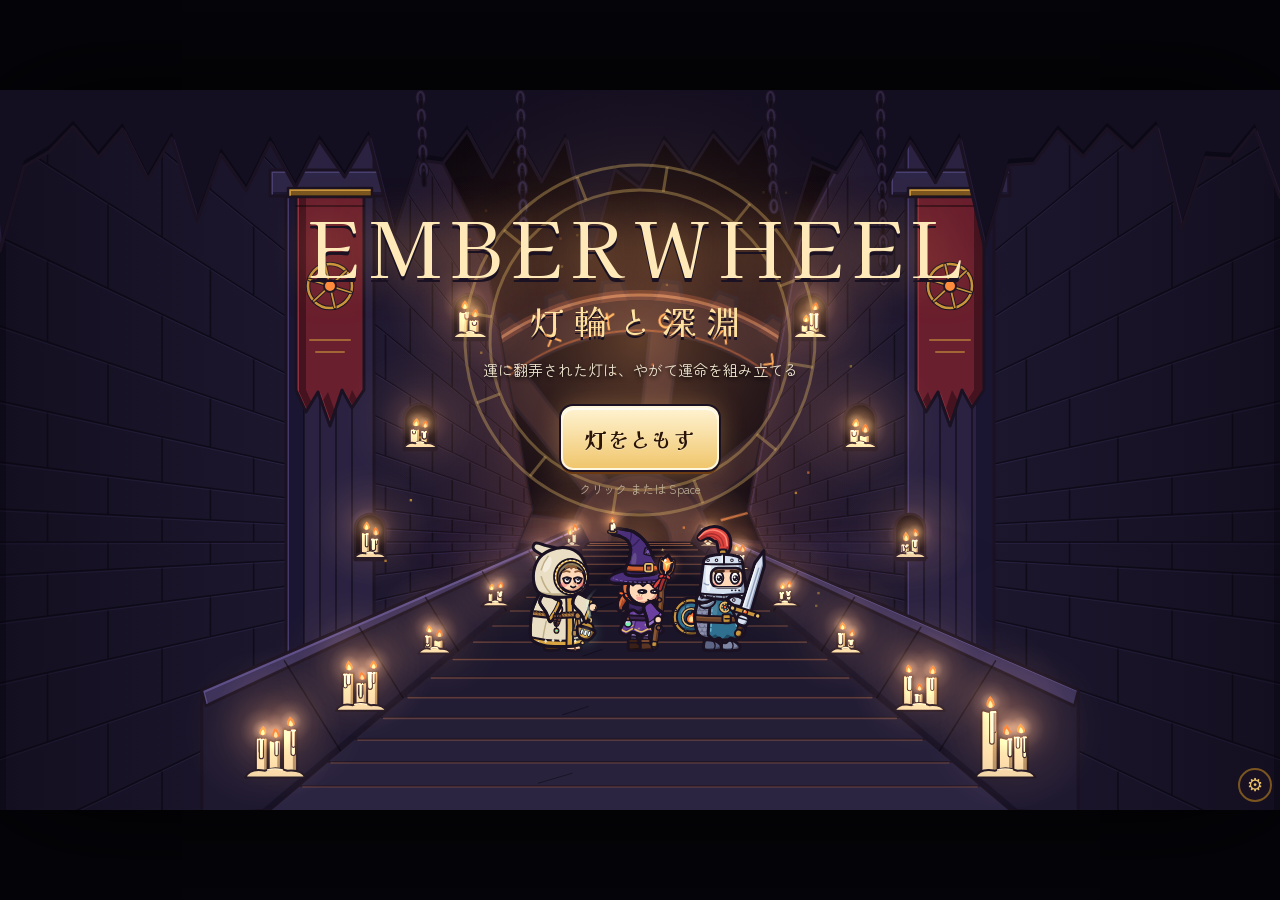
==== commit 25dac260: "Stage 4c: B17 深淵の繰り手 art, 最深の間 backdrop, music and staging - The puppeteer (js/art/enemies_d.js): a " ====
--- a/index.html
+++ b/index.html
@@ -31,6 +31,7 @@
   <script src="js/art/device.js"></script>
   <script src="js/art/props.js"></script>
   <script src="js/art/backgrounds.js"></script>
+  <script src="js/art/backdrop_deepest.js"></script>
   <!-- audio -->
   <script src="js/audio/audio.js"></script>
   <!-- game -->
--- a/css/style.css
+++ b/css/style.css
@@ -354,6 +354,10 @@
 .wanted .w-lbl { font-weight: 900; color: var(--gold); margin-right: 4px; }
 .wanted.avoid { background: rgba(197,139,255,0.10); border-color: rgba(197,139,255,0.5); }
 .wanted.avoid .w-lbl { color: var(--weave); }
+/* 四本の糸: a lift has two rows — 断つ (gold, as above) and 守る (blue: two wards break the 溜め, the string stays) */
+.run-left.final .wanted { margin-top: 6px; padding: 4px 8px; }
+.wanted.guard { background: rgba(111,211,255,0.08); border-color: rgba(111,211,255,0.45); }
+.wanted.guard .w-lbl { color: #6fd3ff; }
 .wanted .w-txt { color: var(--bone); }
 .goal-bar { position: absolute; right: 40px; top: 58px; display: flex; align-items: center; gap: 6px; font-size: 12px; padding: 3px 10px; border-radius: 8px; background: rgba(20,14,28,0.82); border: 1px solid rgba(232,191,106,0.45); }
 .goal-bar .g-lbl { color: var(--bone-dim); }
@@ -434,11 +438,11 @@
 .script-row .btn { white-space: nowrap; padding-left: 6px; padding-right: 6px; }
 .fc-in .debt { color: #ff9a8a; }
 .fc-in .lethal { color: #ff5d6b; font-size: 15px; }
-/* 深淵の繰り手: the strings, 三本断ち, the hang */
+/* 深淵の繰り手: the strings (四本の糸) */
 .fc-thread { color: #ffe1a0; }
 .fc-thread b { color: #ffd257; }
 .fc-thread b.three { color: #fff0b0; font-size: 15px; text-shadow: 0 0 10px rgba(255,200,90,0.8); }
-.fc-thread b.hung, .tip2 b.hung { color: #ffe68a; }
+.run-left.final { height: 254px; max-height: 254px; overflow-y: auto; } /* B17: a fixed height, below the stage's edge */
 .fc-pause { margin-top: 5px; font-size: 12.5px; color: var(--candle); border-top: 1px dashed rgba(232,191,106,0.3); padding-top: 4px; }
 .fc-in .back { color: var(--ward); }
 .fc-out small.when { font-size: 11px; color: var(--bone-dim); font-weight: 400; }
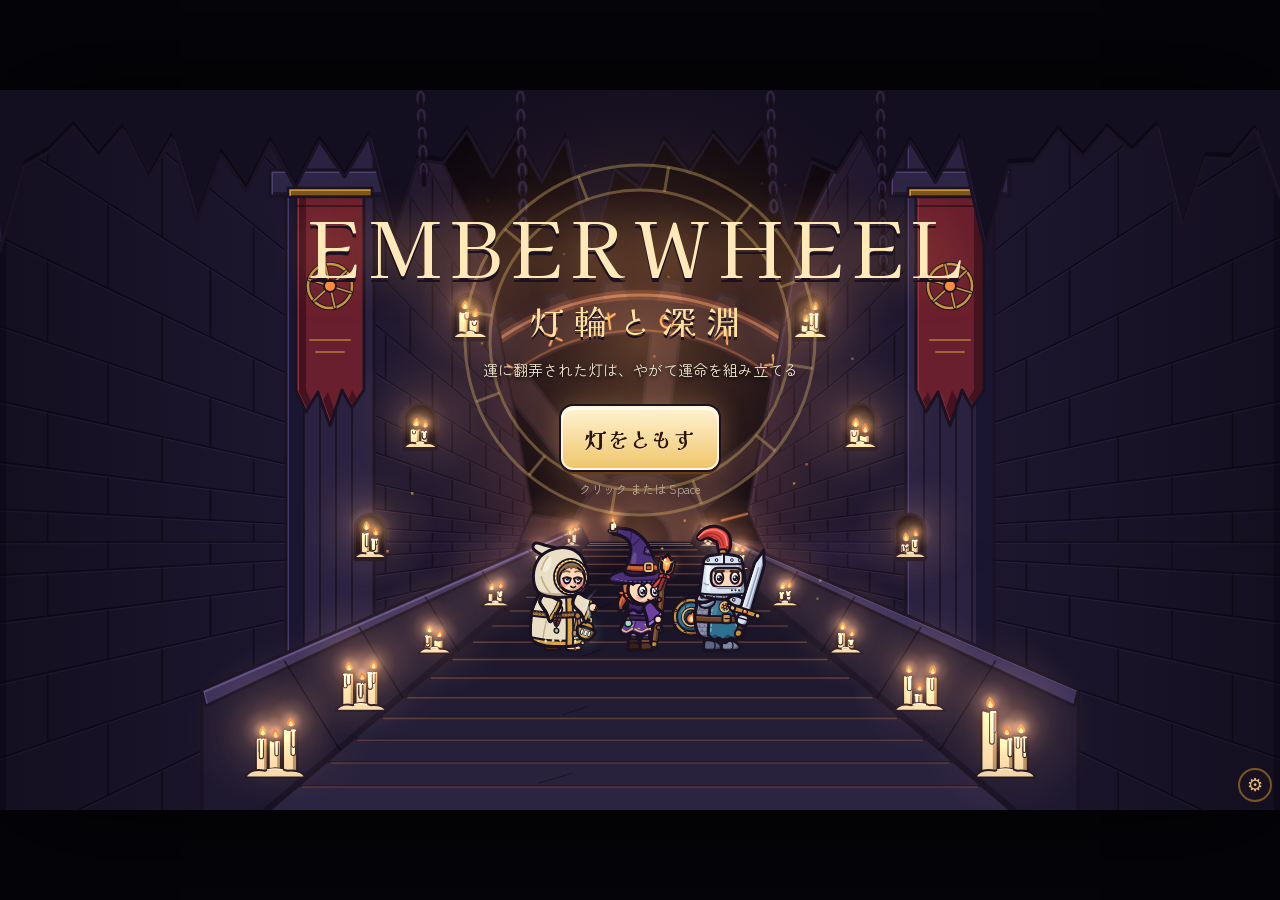
==== commit 84465ff2: "Stage 4d: B17 unlock, entrances, records, 灯輪の完成, 絵巻 - 4d-1: unlock (full tree + 灰鐘の番人), entrance aft" ====
--- a/index.html
+++ b/index.html
@@ -40,6 +40,7 @@
   <script src="js/game/reels.js"></script>
   <script src="js/game/ui.js"></script>
   <script src="js/game/director.js"></script>
+  <script src="js/game/scroll.js"></script>
   <script src="js/game/screens.js"></script>
   <script src="js/game/main.js"></script>
 </body>
--- a/css/style.css
+++ b/css/style.css
@@ -324,6 +324,16 @@
 .camp-descend .btn.sc { padding: 6px 6px; font-size: 15px; }
 .camp-descend .btn.sc small { display: block; margin: 1px 0 0; font-size: 11px; }
 .camp-descend .btn.sc.deep { border-color: #8a8aa0; }
+/* 最深の間 (B17): the 4th start — gold once open; veiled ("？？？") until both conditions are met */
+/* 絵巻: 「とばす」 over the scroll; the title's 「絵巻を見る」 */
+.scroll-skip { position: absolute; right: 22px; top: 18px; z-index: 30; }
+.title-scrolls { margin-top: 10px; display: flex; gap: 8px; justify-content: center; }
+.camp-descend .btn.sc.final { border-color: #e8bf6a; box-shadow: 0 0 10px rgba(232,191,106,0.35); }
+.camp-descend .btn.sc.locked { opacity: 0.55; cursor: default; border-style: dashed; text-align: center; }
+.rec.final b { color: #ffd257; }
+.rec.sub span, .rec.sub b { font-size: 11px; color: var(--bone-dim); }
+.win-note.final { border-color: #e8bf6a; }
+.chip.final { border-color: #e8bf6a; color: #ffd257; }
 
 /* ---------------------------------------------------------------- title */
 .title-box { position: absolute; left: 0; right: 0; top: 100px; text-align: center; pointer-events: auto; }
